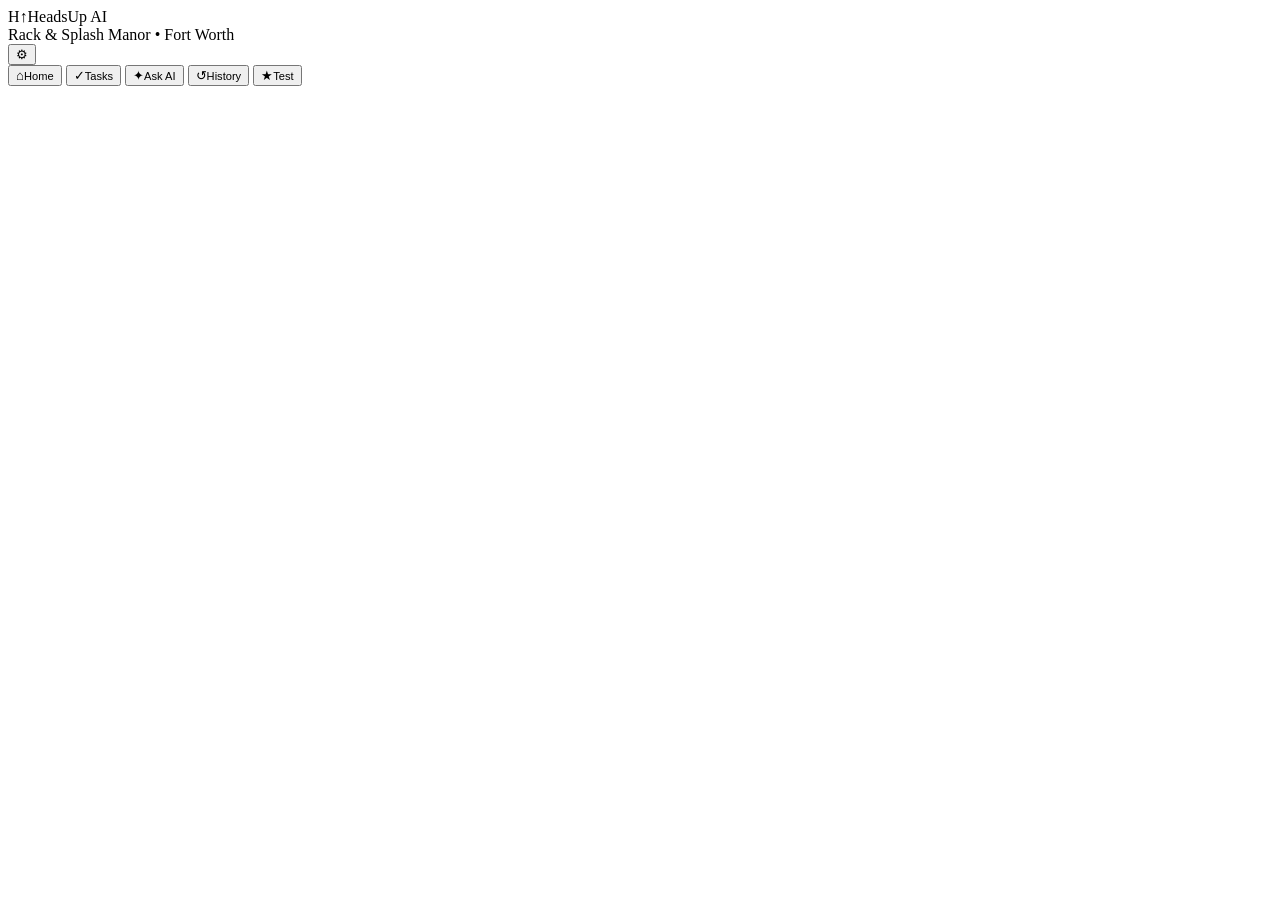
==== index.html @ 78925d6b "Add HeadsUp AI app shell" ====
<!doctype html>
<html lang="en">
<head>
  <meta charset="utf-8" />
  <meta name="viewport" content="width=device-width,initial-scale=1,viewport-fit=cover" />
  <meta name="theme-color" content="#0b1220" />
  <meta name="description" content="HeadsUp AI helps families remember maintenance before small problems get expensive." />
  <title>HeadsUp AI</title>
  <link rel="manifest" href="manifest.webmanifest" />
  <link rel="icon" href="icon.svg" type="image/svg+xml" />
  <link rel="stylesheet" href="styles.css" />
</head>
<body>
  <div id="app" class="app-shell">
    <header class="topbar">
      <div>
        <div class="brand-line"><span class="brand-mark">H↑</span><span>HeadsUp AI</span></div>
        <div class="subtle" id="homeLabel">Rack & Splash Manor • Fort Worth</div>
      </div>
      <button class="icon-btn" id="settingsBtn" aria-label="Settings">⚙</button>
    </header>

    <main id="view" class="view" aria-live="polite"></main>

    <nav class="bottom-nav" aria-label="Main navigation">
      <button data-tab="home" class="nav-btn active"><span>⌂</span><small>Home</small></button>
      <button data-tab="tasks" class="nav-btn"><span>✓</span><small>Tasks</small></button>
      <button data-tab="ask" class="nav-btn ai-nav"><span>✦</span><small>Ask AI</small></button>
      <button data-tab="history" class="nav-btn"><span>↺</span><small>History</small></button>
      <button data-tab="test" class="nav-btn"><span>★</span><small>Test</small></button>
    </nav>
  </div>

  <dialog id="taskDialog" class="sheet"><div id="taskDialogContent"></div></dialog>
  <dialog id="settingsDialog" class="sheet"><div id="settingsContent"></div></dialog>
  <div id="toast" class="toast" role="status"></div>

  <script type="module" src="app.js"></script>
</body>
</html>
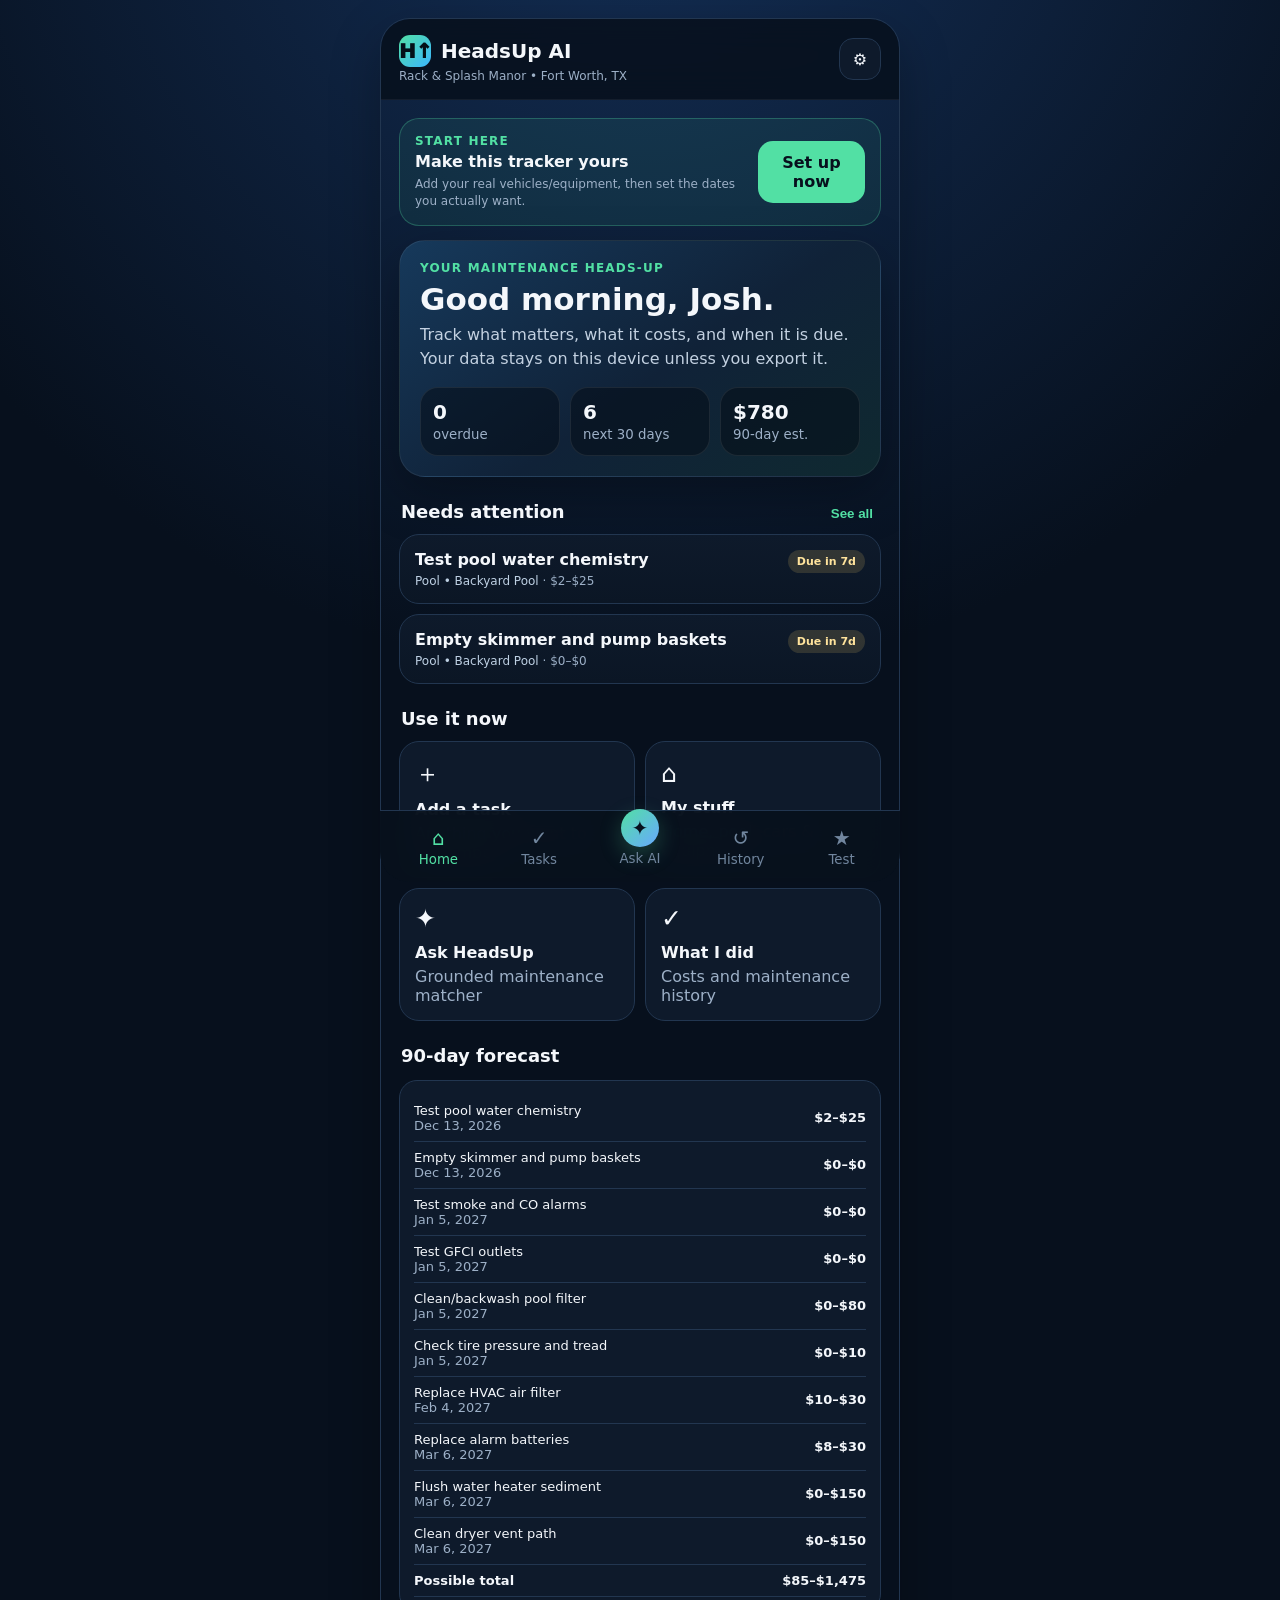
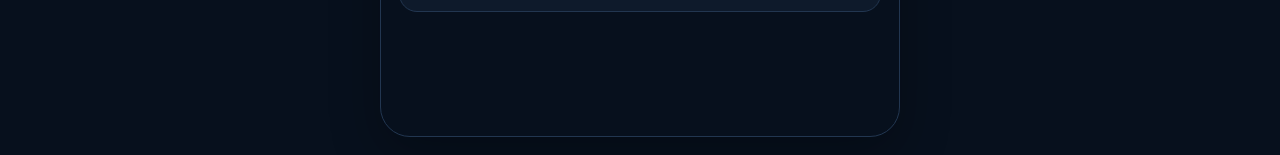
==== commit 3981e47b: "Bust browser cache for usable HeadsUp v0.2" ====
--- a/index.html
+++ b/index.html
@@ -8,7 +8,7 @@
   <title>HeadsUp AI</title>
   <link rel="manifest" href="manifest.webmanifest" />
   <link rel="icon" href="icon.svg" type="image/svg+xml" />
-  <link rel="stylesheet" href="styles.css" />
+  <link rel="stylesheet" href="styles.css?v=2" />
 </head>
 <body>
   <div id="app" class="app-shell">
@@ -35,6 +35,6 @@
   <dialog id="settingsDialog" class="sheet"><div id="settingsContent"></div></dialog>
   <div id="toast" class="toast" role="status"></div>
 
-  <script type="module" src="app.js"></script>
+  <script type="module" src="app.js?v=2"></script>
 </body>
 </html>
--- a/styles.css
+++ b/styles.css
@@ -0,0 +1,3 @@
+:root{color-scheme:dark;--bg:#07101d;--panel:#0e1a2b;--panel2:#13233a;--line:#223650;--text:#f4f7fb;--muted:#9db0c7;--green:#52e0a4;--yellow:#ffd36a;--red:#ff707a;--blue:#68a8ff;--purple:#a888ff;--shadow:0 18px 50px rgba(0,0,0,.28);font-family:Inter,ui-sans-serif,system-ui,-apple-system,BlinkMacSystemFont,"Segoe UI",sans-serif}
+*{box-sizing:border-box}body{margin:0;background:radial-gradient(circle at 50% -10%,#143059 0,#07101d 42%);color:var(--text);min-height:100vh}.app-shell{width:min(100%,520px);margin:0 auto;min-height:100vh;padding-bottom:92px}.topbar{position:sticky;top:0;z-index:20;display:flex;align-items:center;justify-content:space-between;padding:16px 18px;background:rgba(7,16,29,.88);backdrop-filter:blur(16px);border-bottom:1px solid rgba(255,255,255,.05)}.brand-line{display:flex;gap:10px;align-items:center;font-weight:900;font-size:20px}.brand-mark{display:grid;place-items:center;width:32px;height:32px;border-radius:11px;background:linear-gradient(135deg,var(--green),#3bb6ff);color:#041018;font-weight:1000}.subtle,.muted{color:var(--muted)}.subtle{font-size:12px;margin-top:2px}.icon-btn,.ghost-btn,.primary-btn,.danger-btn,.chip,.task-card,.quick-card,.nav-btn{font:inherit}.icon-btn{border:1px solid var(--line);background:var(--panel);color:var(--text);width:42px;height:42px;border-radius:14px}.view{padding:18px}.hero{padding:20px;border-radius:26px;background:linear-gradient(145deg,#16395b,#102238 55%,#0f2930);box-shadow:var(--shadow);border:1px solid rgba(255,255,255,.07)}.eyebrow{color:var(--green);font-weight:800;font-size:12px;text-transform:uppercase;letter-spacing:.1em}.hero h1{font-size:31px;line-height:1.04;margin:8px 0}.hero p{margin:0;color:#c3d1e1;line-height:1.5}.metrics{display:grid;grid-template-columns:repeat(3,1fr);gap:10px;margin-top:16px}.metric{background:rgba(5,12,22,.52);border:1px solid rgba(255,255,255,.08);border-radius:18px;padding:12px}.metric strong{display:block;font-size:20px}.metric small{color:var(--muted)}.section-title{display:flex;align-items:end;justify-content:space-between;gap:12px;margin:24px 2px 12px}.section-title h2{font-size:18px;margin:0}.section-title button{border:0;background:none;color:var(--green);font-weight:800}.task-list{display:grid;gap:10px}.task-card{display:block;width:100%;text-align:left;color:var(--text);border:1px solid var(--line);background:linear-gradient(180deg,var(--panel),#0b1625);border-radius:20px;padding:15px}.task-row{display:flex;align-items:flex-start;justify-content:space-between;gap:12px}.task-title{font-weight:850}.task-meta{font-size:12px;color:var(--muted);margin-top:5px}.badge{display:inline-flex;align-items:center;white-space:nowrap;border-radius:999px;padding:5px 9px;font-size:11px;font-weight:900}.due-overdue{background:rgba(255,112,122,.15);color:#ff949b}.due-soon{background:rgba(255,211,106,.15);color:#ffe39c}.due-good{background:rgba(82,224,164,.13);color:#86efc3}.area-pill{color:#bed0e3}.quick-grid{display:grid;grid-template-columns:1fr 1fr;gap:10px}.quick-card{min-height:122px;text-align:left;border:1px solid var(--line);border-radius:20px;background:var(--panel);color:var(--text);padding:15px}.quick-card .emoji{font-size:25px}.quick-card strong{display:block;margin:10px 0 5px}.bottom-nav{position:fixed;z-index:30;bottom:0;left:50%;transform:translateX(-50%);width:min(100%,520px);display:grid;grid-template-columns:repeat(5,1fr);padding:8px 8px calc(8px + env(safe-area-inset-bottom));background:rgba(8,17,29,.96);border-top:1px solid var(--line);backdrop-filter:blur(16px)}.nav-btn{border:0;background:transparent;color:#71869e;display:grid;gap:2px;place-items:center;padding:7px 2px}.nav-btn span{font-size:20px}.nav-btn.active{color:var(--green)}.ai-nav span{width:38px;height:38px;display:grid;place-items:center;border-radius:50%;background:linear-gradient(135deg,var(--green),var(--blue));color:#07101d;margin-top:-18px;box-shadow:0 8px 22px rgba(82,224,164,.25)}.field{display:grid;gap:7px;margin:12px 0}.field label{font-size:12px;color:var(--muted);font-weight:800}.field input,.field textarea,.field select{width:100%;border:1px solid var(--line);background:#091524;color:var(--text);border-radius:15px;padding:13px 14px;outline:none}.field textarea{min-height:98px;resize:vertical}.field input:focus,.field textarea:focus,.field select:focus{border-color:var(--green)}.primary-btn,.ghost-btn,.danger-btn{border-radius:15px;padding:12px 15px;font-weight:900}.primary-btn{border:0;background:var(--green);color:#07101d}.ghost-btn{border:1px solid var(--line);background:var(--panel2);color:var(--text)}.danger-btn{border:1px solid rgba(255,112,122,.35);background:rgba(255,112,122,.1);color:#ffadb2}.button-row{display:flex;gap:9px;flex-wrap:wrap;margin-top:14px}.button-row>*{flex:1 1 auto}.sheet{width:min(calc(100% - 18px),500px);max-height:88vh;border:1px solid var(--line);border-radius:26px;background:#0a1524;color:var(--text);padding:0;box-shadow:var(--shadow)}.sheet::backdrop{background:rgba(0,0,0,.72);backdrop-filter:blur(4px)}.sheet-inner{padding:20px}.sheet-head{display:flex;justify-content:space-between;gap:12px;align-items:start}.close-btn{border:0;background:transparent;color:var(--muted);font-size:28px;line-height:1}.guide{background:var(--panel);border:1px solid var(--line);border-radius:18px;padding:14px;margin:14px 0}.guide h3{margin:0 0 7px;font-size:15px}.guide ol{padding-left:20px;color:#d5dfeb;line-height:1.55;margin:8px 0}.safety-low{border-left:4px solid var(--green)}.safety-medium{border-left:4px solid var(--yellow)}.safety-high,.safety-critical{border-left:4px solid var(--red)}.ask-box{border:1px solid #275379;background:linear-gradient(145deg,#102844,#101d33);border-radius:24px;padding:17px}.ai-status{display:flex;align-items:center;gap:8px;color:var(--muted);font-size:12px;margin-top:10px}.dot{width:8px;height:8px;background:var(--green);border-radius:50%;box-shadow:0 0 0 5px rgba(82,224,164,.08)}.answer{margin-top:14px;padding:16px;border-radius:20px;background:var(--panel);border:1px solid var(--line)}.answer h3{margin:0 0 8px}.answer p{color:#d6e0ec;line-height:1.55}.match{padding:10px 0;border-top:1px solid var(--line)}.match:first-of-type{border-top:0}.confidence{color:var(--green);font-size:12px}.photo-preview{display:block;width:100%;max-height:300px;object-fit:cover;border-radius:18px;border:1px solid var(--line);margin-top:12px}.notice{border-radius:17px;padding:12px 13px;background:rgba(104,168,255,.08);border:1px solid rgba(104,168,255,.18);color:#c9dcfa;font-size:13px;line-height:1.45}.warning{background:rgba(255,211,106,.09);border-color:rgba(255,211,106,.22);color:#ffe9af}.history-item,.feedback-card{background:var(--panel);border:1px solid var(--line);border-radius:18px;padding:14px;margin-bottom:10px}.empty{padding:36px 18px;text-align:center;color:var(--muted)}.chips{display:flex;gap:7px;overflow:auto;padding-bottom:5px}.chip{white-space:nowrap;border:1px solid var(--line);background:var(--panel);color:var(--muted);padding:8px 11px;border-radius:999px}.chip.active{color:#06131d;background:var(--green);border-color:var(--green)}.stars{display:flex;gap:7px}.star-btn{border:1px solid var(--line);background:var(--panel2);color:#637890;border-radius:12px;font-size:25px;width:45px;height:45px}.star-btn.on{color:var(--yellow)}.toast{position:fixed;z-index:60;left:50%;bottom:100px;transform:translateX(-50%) translateY(20px);opacity:0;pointer-events:none;background:#eaf4ff;color:#06111c;padding:10px 14px;border-radius:999px;font-weight:850;transition:.2s;box-shadow:var(--shadow);max-width:calc(100% - 30px);text-align:center}.toast.show{opacity:1;transform:translateX(-50%) translateY(0)}.mini-table{width:100%;border-collapse:collapse}.mini-table td{padding:8px 0;border-bottom:1px solid var(--line);font-size:13px}.mini-table td:last-child{text-align:right;font-weight:800}.loader{height:6px;background:#16263a;border-radius:999px;overflow:hidden;margin-top:8px}.loader>span{display:block;height:100%;background:linear-gradient(90deg,var(--green),var(--blue));width:35%;animation:load 1.2s infinite ease-in-out}@keyframes load{0%{transform:translateX(-120%)}100%{transform:translateX(340%)}}@media(min-width:700px){body{padding:18px 0}.app-shell{min-height:calc(100vh - 36px);border:1px solid var(--line);border-radius:30px;overflow:hidden;box-shadow:var(--shadow)}.bottom-nav{bottom:18px;border-radius:0 0 30px 30px}}
+.setup-card{display:flex;align-items:center;justify-content:space-between;gap:12px;margin-bottom:14px;padding:15px;border:1px solid rgba(82,224,164,.28);background:rgba(82,224,164,.08);border-radius:20px}.setup-card strong{display:block;font-size:16px;margin-top:4px}.setup-card p{margin:5px 0 0;color:var(--muted);font-size:12px;line-height:1.4}.two-col{display:grid;grid-template-columns:1fr 1fr;gap:10px}.compact-field{margin:0 0 12px}.toggle-row{display:flex;gap:12px;align-items:center}.toggle-row input{width:20px;height:20px;accent-color:var(--green)}.asset-list{display:grid;gap:9px;margin:12px 0}.asset-card{width:100%;display:flex;align-items:center;justify-content:space-between;gap:12px;text-align:left;border:1px solid var(--line);background:var(--panel);color:var(--text);border-radius:17px;padding:14px;font:inherit}.asset-card>span{font-size:26px;color:var(--muted)}.completion-box{background:rgba(82,224,164,.06);border-color:rgba(82,224,164,.2)}details.guide summary{cursor:pointer}.file-label{display:inline-flex;align-items:center;justify-content:center;cursor:pointer}.task-card:active,.quick-card:active,.asset-card:active{transform:scale(.99)}@media(max-width:380px){.two-col{grid-template-columns:1fr}.metrics{grid-template-columns:1fr 1fr}.metric:last-child{grid-column:1/-1}.setup-card{align-items:flex-start;flex-direction:column}.setup-card .primary-btn{width:100%}}
